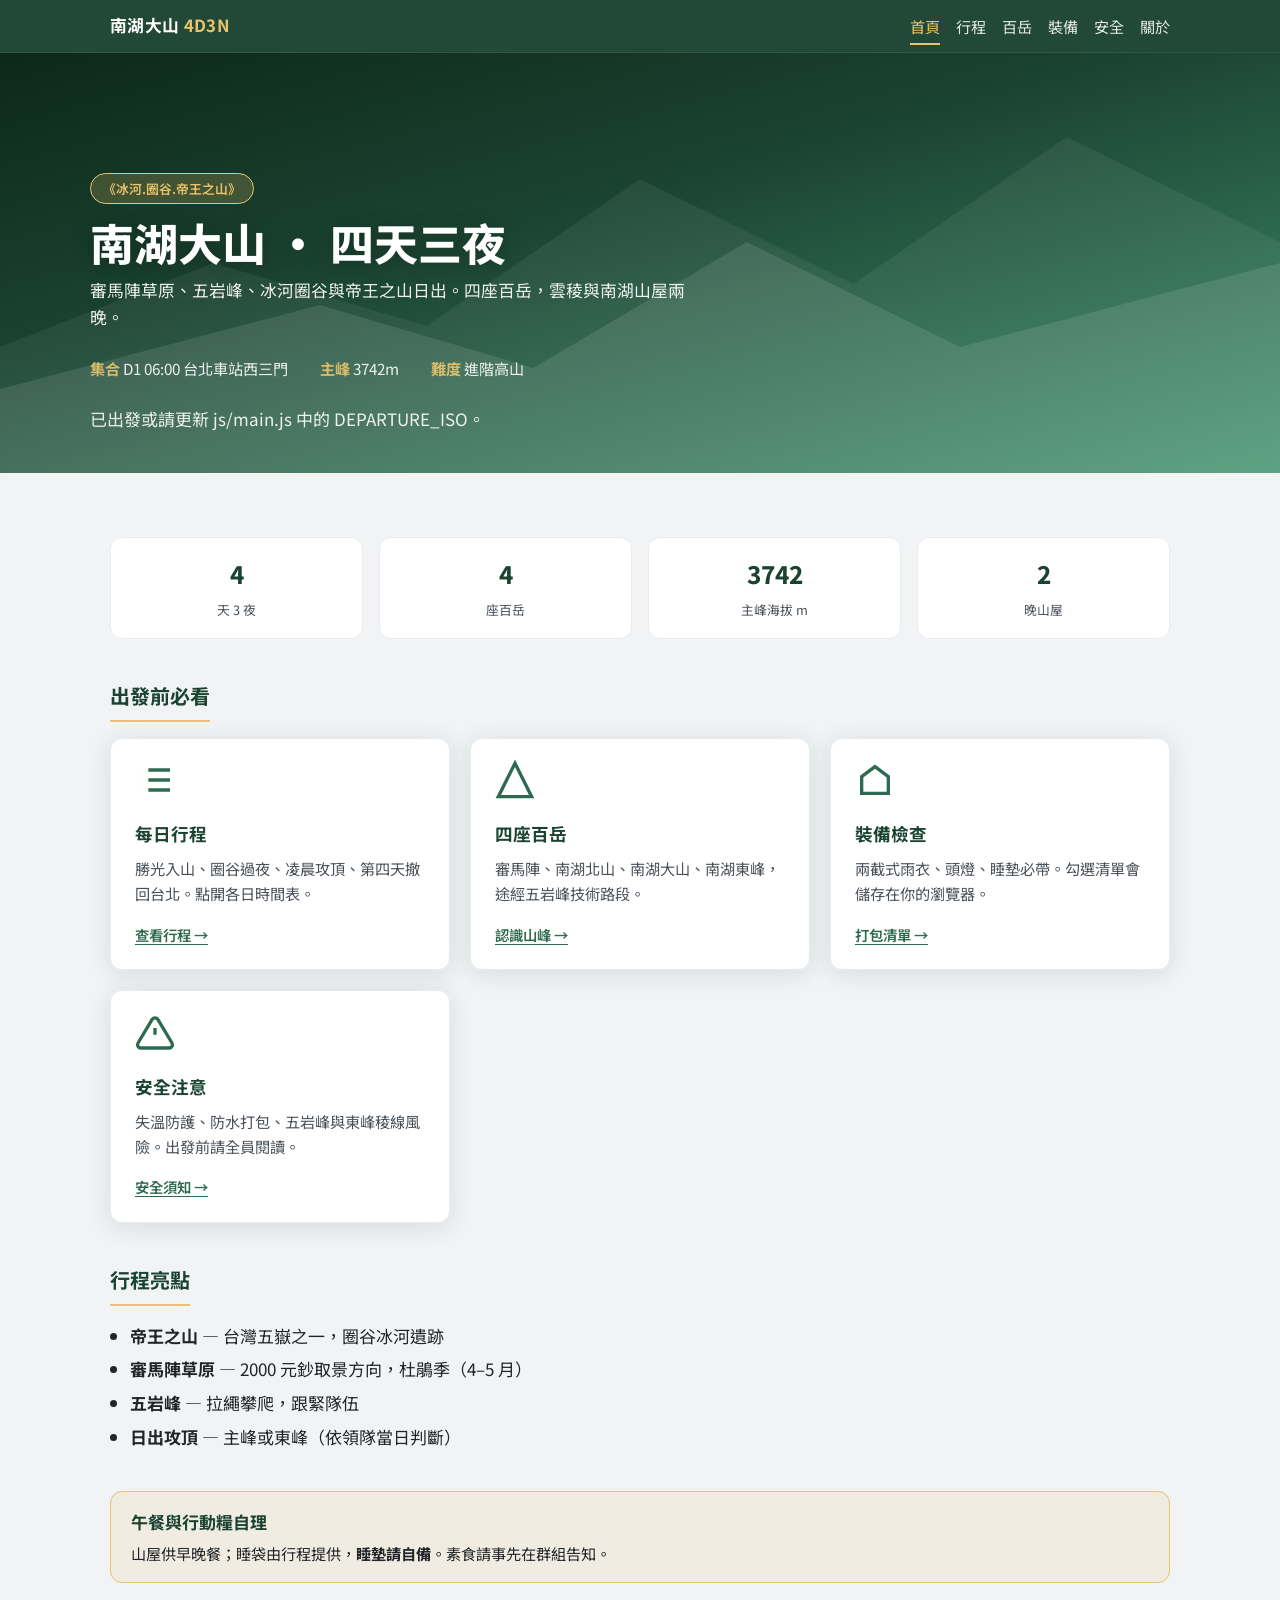
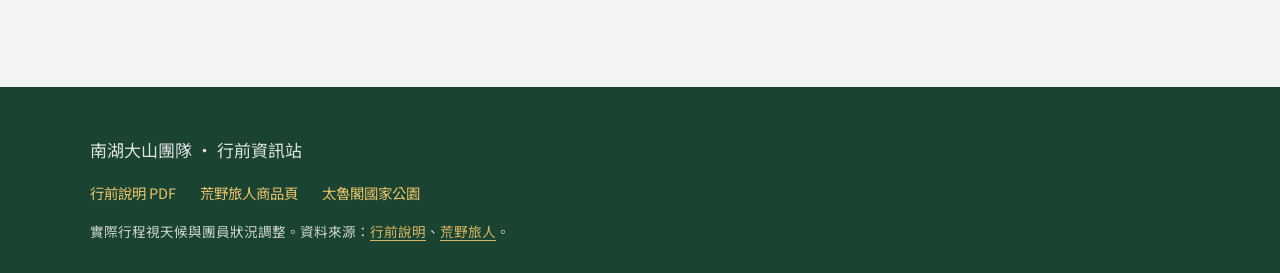
==== index.html @ f3592470 "first commit" ====
<!DOCTYPE html>
<html lang="zh-Hant">
<head>
  <meta charset="UTF-8">
  <meta name="viewport" content="width=device-width, initial-scale=1">
  <meta name="description" content="南湖大山四天三夜《冰河.圈谷.帝王之山》團隊行前網站">
  <meta name="base-path" content="./">
  <title>南湖大山 · 四天三夜</title>
  <link rel="preconnect" href="https://fonts.googleapis.com">
  <link rel="preconnect" href="https://fonts.gstatic.com" crossorigin>
  <link href="https://fonts.googleapis.com/css2?family=Noto+Sans+TC:wght@400;600;700;800&display=swap" rel="stylesheet">
  <link rel="stylesheet" href="css/style.css">
</head>
<body>
  <header class="site-header">
    <div class="header-inner">
      <a class="logo" href="index.html">南湖大山 <span>4D3N</span></a>
      <button class="nav-toggle" type="button" aria-expanded="false" aria-controls="site-nav" aria-label="開啟選單">
        <span></span><span></span><span></span>
      </button>
      <nav class="site-nav" id="site-nav" aria-label="主要導覽">
        <ul>
          <li><a href="index.html" aria-current="page">首頁</a></li>
          <li><a href="itinerary.html">行程</a></li>
          <li><a href="peaks.html">百岳</a></li>
          <li><a href="gear.html">裝備</a></li>
          <li><a href="safety.html">安全</a></li>
          <li><a href="about.html">關於</a></li>
        </ul>
      </nav>
    </div>
  </header>

  <section class="hero">
    <div class="hero-inner">
      <p class="hero-badge">《冰河.圈谷.帝王之山》</p>
      <h1>南湖大山 · 四天三夜</h1>
      <p class="hero-sub">審馬陣草原、五岩峰、冰河圈谷與帝王之山日出。四座百岳，雲稜與南湖山屋兩晚。</p>
      <div class="hero-meta">
        <span><strong>集合</strong> D1 06:00 台北車站西三門</span>
        <span><strong>主峰</strong> 3742m</span>
        <span><strong>難度</strong> 進階高山</span>
      </div>
      <div id="countdown" class="countdown" aria-live="polite"></div>
    </div>
  </section>

  <main>
    <section class="section">
      <div class="stats">
        <div class="stat"><span class="value">4</span><span class="label">天 3 夜</span></div>
        <div class="stat"><span class="value">4</span><span class="label">座百岳</span></div>
        <div class="stat"><span class="value">3742</span><span class="label">主峰海拔 m</span></div>
        <div class="stat"><span class="value">2</span><span class="label">晚山屋</span></div>
      </div>
    </section>

    <section class="section">
      <h2>出發前必看</h2>
      <div class="card-grid">
        <article class="card">
          <svg class="card-icon" viewBox="0 0 24 24" fill="none" stroke="currentColor" stroke-width="2" aria-hidden="true"><path d="M8 6h13M8 12h13M8 18h13M3 6h.01M3 12h.01M3 18h.01"/></svg>
          <h3>每日行程</h3>
          <p>勝光入山、圈谷過夜、凌晨攻頂、第四天撤回台北。點開各日時間表。</p>
          <a class="cta" href="itinerary.html">查看行程 →</a>
        </article>
        <article class="card">
          <svg class="card-icon" viewBox="0 0 24 24" fill="none" stroke="currentColor" stroke-width="2" aria-hidden="true"><path d="M12 2L2 22h20L12 2z"/></svg>
          <h3>四座百岳</h3>
          <p>審馬陣、南湖北山、南湖大山、南湖東峰，途經五岩峰技術路段。</p>
          <a class="cta" href="peaks.html">認識山峰 →</a>
        </article>
        <article class="card">
          <svg class="card-icon" viewBox="0 0 24 24" fill="none" stroke="currentColor" stroke-width="2" aria-hidden="true"><path d="M4 10l8-6 8 6v10H4V10z"/></svg>
          <h3>裝備檢查</h3>
          <p>兩截式雨衣、頭燈、睡墊必帶。勾選清單會儲存在你的瀏覽器。</p>
          <a class="cta" href="gear.html">打包清單 →</a>
        </article>
        <article class="card">
          <svg class="card-icon" viewBox="0 0 24 24" fill="none" stroke="currentColor" stroke-width="2" aria-hidden="true"><path d="M12 9v4m0 4h.01M10.29 3.86L1.82 18a2 2 0 001.71 3h16.94a2 2 0 001.71-3L13.71 3.86a2 2 0 00-3.42 0z"/></svg>
          <h3>安全注意</h3>
          <p>失溫防護、防水打包、五岩峰與東峰稜線風險。出發前請全員閱讀。</p>
          <a class="cta" href="safety.html">安全須知 →</a>
        </article>
      </div>
    </section>

    <section class="section">
      <h2>行程亮點</h2>
      <ul class="highlight-list">
        <li><strong>帝王之山</strong> — 台灣五嶽之一，圈谷冰河遺跡</li>
        <li><strong>審馬陣草原</strong> — 2000 元鈔取景方向，杜鵑季（4–5 月）</li>
        <li><strong>五岩峰</strong> — 拉繩攀爬，跟緊隊伍</li>
        <li><strong>日出攻頂</strong> — 主峰或東峰（依領隊當日判斷）</li>
      </ul>
    </section>

    <div class="info-box">
      <h4>午餐與行動糧自理</h4>
      <p>山屋供早晚餐；睡袋由行程提供，<strong>睡墊請自備</strong>。素食請事先在群組告知。</p>
    </div>
  </main>

  <footer class="site-footer">
    <div class="footer-inner">
      <p>南湖大山團隊 · 行前資訊站</p>
      <div class="footer-links">
        <a href="https://drive.google.com/file/d/1q-XJV7dfy6TD45XrHoxujE6jUtfNvxj5/view">行前說明 PDF</a>
        <a href="https://travelwildtw.com/item/pd64a6817d91d0d">荒野旅人商品頁</a>
        <a href="https://www.taroko.gov.tw/">太魯閣國家公園</a>
      </div>
      <p class="disclaimer">實際行程視天候與團員狀況調整。資料來源：<a href="https://drive.google.com/file/d/1q-XJV7dfy6TD45XrHoxujE6jUtfNvxj5/view">行前說明</a>、<a href="https://travelwildtw.com/item/pd64a6817d91d0d">荒野旅人</a>。</p>
    </div>
  </footer>
  <script src="js/main.js"></script>
</body>
</html>
---- css/style.css ----
/* 南湖大山 · GitHub Pages */
:root {
  --pine: #1b4332;
  --pine-light: #2d6a4f;
  --mist: #f1f3f5;
  --mist-dark: #e9ecef;
  --amber: #e9c46a;
  --amber-dark: #d4a373;
  --rock: #212529;
  --rock-muted: #495057;
  --white: #ffffff;
  --shadow: 0 4px 24px rgba(27, 67, 50, 0.12);
  --radius: 12px;
  --font: "Noto Sans TC", system-ui, -apple-system, sans-serif;
  --max: 1100px;
}

*,
*::before,
*::after {
  box-sizing: border-box;
}

html {
  scroll-behavior: smooth;
}

body {
  margin: 0;
  font-family: var(--font);
  font-size: 17px;
  line-height: 1.65;
  color: var(--rock);
  background: var(--mist);
}

img {
  max-width: 100%;
  height: auto;
}

a {
  color: var(--pine-light);
  text-decoration-thickness: 1px;
  text-underline-offset: 3px;
}

a:hover {
  color: var(--pine);
}

/* Header */
.site-header {
  position: sticky;
  top: 0;
  z-index: 100;
  background: rgba(27, 67, 50, 0.97);
  backdrop-filter: blur(8px);
  border-bottom: 1px solid rgba(255, 255, 255, 0.08);
}

.header-inner {
  max-width: var(--max);
  margin: 0 auto;
  padding: 0.75rem 1.25rem;
  display: flex;
  align-items: center;
  justify-content: space-between;
  gap: 1rem;
}

.logo {
  color: var(--white);
  font-weight: 700;
  font-size: 1.05rem;
  text-decoration: none;
  letter-spacing: 0.02em;
}

.logo span {
  color: var(--amber);
}

.nav-toggle {
  display: flex;
  flex-direction: column;
  gap: 5px;
  background: none;
  border: none;
  cursor: pointer;
  padding: 0.5rem;
}

.nav-toggle span {
  display: block;
  width: 22px;
  height: 2px;
  background: var(--white);
  border-radius: 1px;
  transition: transform 0.2s, opacity 0.2s;
}

.nav-toggle[aria-expanded="true"] span:nth-child(1) {
  transform: translateY(7px) rotate(45deg);
}

.nav-toggle[aria-expanded="true"] span:nth-child(2) {
  opacity: 0;
}

.nav-toggle[aria-expanded="true"] span:nth-child(3) {
  transform: translateY(-7px) rotate(-45deg);
}

.site-nav ul {
  list-style: none;
  margin: 0;
  padding: 0;
  display: flex;
  flex-wrap: wrap;
  gap: 0.25rem 1rem;
}

.site-nav a {
  color: rgba(255, 255, 255, 0.88);
  text-decoration: none;
  font-size: 0.95rem;
  padding: 0.35rem 0;
  border-bottom: 2px solid transparent;
}

.site-nav a:hover,
.site-nav a[aria-current="page"] {
  color: var(--amber);
  border-bottom-color: var(--amber);
}

@media (max-width: 768px) {
  .nav-toggle {
    display: flex;
  }

  .site-nav {
    position: absolute;
    top: 100%;
    left: 0;
    right: 0;
    background: var(--pine);
    padding: 0 1.25rem 1rem;
    max-height: 0;
    overflow: hidden;
    transition: max-height 0.3s ease;
  }

  .site-nav.is-open {
    max-height: 320px;
  }

  .site-nav ul {
    flex-direction: column;
    padding: 0.5rem 0;
  }
}

@media (min-width: 769px) {
  .nav-toggle {
    display: none;
  }
}

/* Hero */
.hero {
  position: relative;
  min-height: 420px;
  display: flex;
  align-items: flex-end;
  padding: 3rem 1.25rem 2.5rem;
  background: linear-gradient(165deg, #0d2818 0%, var(--pine) 40%, #40916c 100%);
  color: var(--white);
  overflow: hidden;
}

.hero::before {
  content: "";
  position: absolute;
  inset: 0;
  background: url("data:image/svg+xml,%3Csvg xmlns='http://www.w3.org/2000/svg' viewBox='0 0 1200 400' preserveAspectRatio='none'%3E%3Cpath fill='%23ffffff' fill-opacity='0.06' d='M0 400 L0 280 L200 200 L400 260 L600 120 L800 220 L1000 80 L1200 180 L1200 400 Z'/%3E%3Cpath fill='%23ffffff' fill-opacity='0.1' d='M0 400 L0 320 L300 240 L500 300 L700 180 L900 280 L1200 200 L1200 400 Z'/%3E%3C/svg%3E")
    bottom center / cover no-repeat;
  pointer-events: none;
}

.hero-inner {
  position: relative;
  max-width: var(--max);
  margin: 0 auto;
  width: 100%;
}

.hero-badge {
  display: inline-block;
  background: rgba(233, 196, 106, 0.2);
  border: 1px solid var(--amber);
  color: var(--amber);
  font-size: 0.8rem;
  font-weight: 600;
  padding: 0.25rem 0.75rem;
  border-radius: 999px;
  margin-bottom: 0.75rem;
}

.hero h1 {
  margin: 0 0 0.5rem;
  font-size: clamp(1.75rem, 5vw, 2.75rem);
  font-weight: 800;
  line-height: 1.2;
  text-shadow: 0 2px 20px rgba(0, 0, 0, 0.25);
}

.hero-sub {
  margin: 0 0 1.5rem;
  font-size: 1.05rem;
  opacity: 0.92;
  max-width: 36em;
}

.hero-meta {
  display: flex;
  flex-wrap: wrap;
  gap: 1rem 2rem;
  font-size: 0.95rem;
  opacity: 0.9;
}

.hero-meta strong {
  color: var(--amber);
}

/* Countdown */
.countdown {
  display: flex;
  flex-wrap: wrap;
  gap: 0.75rem;
  margin-top: 1.5rem;
}

.countdown-unit {
  background: rgba(0, 0, 0, 0.25);
  border-radius: var(--radius);
  padding: 0.6rem 1rem;
  min-width: 4.5rem;
  text-align: center;
}

.countdown-unit .num {
  display: block;
  font-size: 1.75rem;
  font-weight: 800;
  color: var(--amber);
  line-height: 1.1;
}

.countdown-unit .label {
  font-size: 0.75rem;
  opacity: 0.85;
}

/* Layout */
main {
  max-width: var(--max);
  margin: 0 auto;
  padding: 2rem 1.25rem 3rem;
}

.page-title {
  margin: 0 0 0.35rem;
  font-size: clamp(1.5rem, 4vw, 2rem);
  color: var(--pine);
}

.page-lead {
  margin: 0 0 2rem;
  color: var(--rock-muted);
  max-width: 42em;
}

/* Cards grid */
.card-grid {
  display: grid;
  gap: 1.25rem;
  grid-template-columns: repeat(auto-fill, minmax(260px, 1fr));
}

.card {
  background: var(--white);
  border-radius: var(--radius);
  padding: 1.35rem 1.5rem;
  box-shadow: var(--shadow);
  border: 1px solid var(--mist-dark);
  transition: transform 0.15s, box-shadow 0.15s;
}

.card:hover {
  transform: translateY(-2px);
  box-shadow: 0 8px 32px rgba(27, 67, 50, 0.15);
}

.card h3 {
  margin: 0 0 0.5rem;
  font-size: 1.1rem;
  color: var(--pine);
}

.card p {
  margin: 0;
  font-size: 0.95rem;
  color: var(--rock-muted);
}

.card .cta {
  display: inline-block;
  margin-top: 1rem;
  font-weight: 600;
  font-size: 0.9rem;
}

.card-icon {
  width: 2.5rem;
  height: 2.5rem;
  margin-bottom: 0.75rem;
  color: var(--pine-light);
}

/* Stats row */
.stats {
  display: grid;
  grid-template-columns: repeat(auto-fit, minmax(140px, 1fr));
  gap: 1rem;
  margin: 2rem 0;
}

.stat {
  background: var(--white);
  border-radius: var(--radius);
  padding: 1rem;
  text-align: center;
  border: 1px solid var(--mist-dark);
}

.stat .value {
  display: block;
  font-size: 1.5rem;
  font-weight: 800;
  color: var(--pine);
}

.stat .label {
  font-size: 0.8rem;
  color: var(--rock-muted);
}

/* Day accordion */
.day-block {
  background: var(--white);
  border-radius: var(--radius);
  margin-bottom: 1rem;
  box-shadow: var(--shadow);
  border: 1px solid var(--mist-dark);
  overflow: hidden;
}

.day-summary {
  display: flex;
  align-items: center;
  justify-content: space-between;
  gap: 1rem;
  padding: 1.15rem 1.35rem;
  cursor: pointer;
  list-style: none;
  font-weight: 700;
  color: var(--pine);
  background: linear-gradient(90deg, rgba(27, 67, 50, 0.06), transparent);
}

.day-summary::-webkit-details-marker {
  display: none;
}

.day-summary::after {
  content: "+";
  font-size: 1.25rem;
  color: var(--pine-light);
  transition: transform 0.2s;
}

.day-block[open] .day-summary::after {
  content: "−";
}

.day-summary .day-num {
  background: var(--pine);
  color: var(--white);
  font-size: 0.75rem;
  padding: 0.2rem 0.55rem;
  border-radius: 6px;
  margin-right: 0.65rem;
}

.day-summary .hours {
  font-weight: 400;
  font-size: 0.85rem;
  color: var(--rock-muted);
}

/* Tables → cards on mobile */
.schedule-table {
  width: 100%;
  border-collapse: collapse;
  font-size: 0.95rem;
}

.schedule-table th,
.schedule-table td {
  padding: 0.65rem 1.35rem;
  text-align: left;
  border-bottom: 1px solid var(--mist-dark);
}

.schedule-table th {
  background: var(--mist);
  color: var(--pine);
  font-weight: 600;
  font-size: 0.8rem;
  text-transform: uppercase;
  letter-spacing: 0.04em;
}

.schedule-table tr:last-child td {
  border-bottom: none;
}

.schedule-table .time {
  font-variant-numeric: tabular-nums;
  font-weight: 600;
  color: var(--pine);
  white-space: nowrap;
}

.schedule-table .elev {
  color: var(--rock-muted);
  font-size: 0.9rem;
}

@media (max-width: 640px) {
  .schedule-table thead {
    display: none;
  }

  .schedule-table tr {
    display: block;
    padding: 0.85rem 1.35rem;
    border-bottom: 1px solid var(--mist-dark);
  }

  .schedule-table td {
    display: block;
    padding: 0.15rem 0;
    border: none;
  }

  .schedule-table td::before {
    content: attr(data-label);
    font-size: 0.7rem;
    text-transform: uppercase;
    letter-spacing: 0.05em;
    color: var(--rock-muted);
    display: block;
    margin-bottom: 0.1rem;
  }

  .schedule-table .time {
    font-size: 1.05rem;
  }
}

/* Peak cards */
.peak-card {
  background: var(--white);
  border-radius: var(--radius);
  padding: 1.5rem;
  box-shadow: var(--shadow);
  border-left: 4px solid var(--amber);
}

.peak-card.featured {
  border-left-color: var(--pine);
  background: linear-gradient(135deg, var(--white) 0%, rgba(233, 196, 106, 0.08) 100%);
}

.peak-card .elev {
  font-size: 2rem;
  font-weight: 800;
  color: var(--pine);
  line-height: 1;
}

.peak-card .rank {
  display: inline-block;
  background: var(--mist);
  padding: 0.15rem 0.5rem;
  border-radius: 6px;
  font-size: 0.8rem;
  color: var(--rock-muted);
  margin-bottom: 0.5rem;
}

.peak-card h3 {
  margin: 0.25rem 0 0.5rem;
  color: var(--pine);
}

/* Gear checklist */
.gear-progress {
  background: var(--white);
  border-radius: var(--radius);
  padding: 1.25rem 1.5rem;
  margin-bottom: 1.5rem;
  box-shadow: var(--shadow);
  position: sticky;
  top: 4.5rem;
  z-index: 10;
}

.progress-bar {
  height: 8px;
  background: var(--mist-dark);
  border-radius: 999px;
  overflow: hidden;
  margin-top: 0.5rem;
}

.progress-fill {
  height: 100%;
  background: linear-gradient(90deg, var(--pine-light), var(--amber));
  border-radius: 999px;
  transition: width 0.3s ease;
  width: 0%;
}

.gear-section {
  background: var(--white);
  border-radius: var(--radius);
  padding: 1.25rem 1.5rem;
  margin-bottom: 1rem;
  box-shadow: var(--shadow);
}

.gear-section h3 {
  margin: 0 0 1rem;
  color: var(--pine);
  font-size: 1.05rem;
}

.checklist {
  list-style: none;
  margin: 0;
  padding: 0;
}

.checklist li {
  margin: 0;
}

.checklist label {
  display: flex;
  align-items: flex-start;
  gap: 0.75rem;
  padding: 0.55rem 0;
  cursor: pointer;
  border-bottom: 1px solid var(--mist);
}

.checklist li:last-child label {
  border-bottom: none;
}

.checklist input[type="checkbox"] {
  width: 1.2rem;
  height: 1.2rem;
  margin-top: 0.2rem;
  accent-color: var(--pine);
  flex-shrink: 0;
}

.checklist label:has(input:checked) {
  color: var(--rock-muted);
  text-decoration: line-through;
}

.gear-actions {
  display: flex;
  flex-wrap: wrap;
  gap: 0.75rem;
  margin-top: 1.5rem;
}

.btn {
  display: inline-flex;
  align-items: center;
  justify-content: center;
  padding: 0.65rem 1.25rem;
  font-family: inherit;
  font-size: 0.95rem;
  font-weight: 600;
  border-radius: 8px;
  border: none;
  cursor: pointer;
  text-decoration: none;
  transition: background 0.15s, transform 0.1s;
}

.btn-primary {
  background: var(--pine);
  color: var(--white);
}

.btn-primary:hover {
  background: var(--pine-light);
  color: var(--white);
}

.btn-secondary {
  background: var(--white);
  color: var(--pine);
  border: 2px solid var(--pine);
}

.btn-secondary:hover {
  background: var(--mist);
}

/* Safety list */
.safety-list {
  list-style: none;
  margin: 0;
  padding: 0;
  counter-reset: safety;
}

.safety-list li {
  counter-increment: safety;
  background: var(--white);
  border-radius: var(--radius);
  padding: 1.25rem 1.5rem 1.25rem 3.5rem;
  margin-bottom: 0.85rem;
  box-shadow: var(--shadow);
  position: relative;
  border: 1px solid var(--mist-dark);
}

.safety-list li::before {
  content: counter(safety);
  position: absolute;
  left: 1.15rem;
  top: 1.15rem;
  width: 1.75rem;
  height: 1.75rem;
  background: var(--pine);
  color: var(--white);
  font-weight: 700;
  font-size: 0.85rem;
  border-radius: 50%;
  display: flex;
  align-items: center;
  justify-content: center;
}

.safety-list strong {
  color: var(--pine);
}

/* Info box */
.info-box {
  background: rgba(233, 196, 106, 0.15);
  border: 1px solid var(--amber);
  border-radius: var(--radius);
  padding: 1rem 1.25rem;
  margin: 1.5rem 0;
}

.info-box h4 {
  margin: 0 0 0.35rem;
  color: var(--pine);
}

.info-box p {
  margin: 0;
  font-size: 0.95rem;
}

/* Lodging table */
.lodging-grid {
  display: grid;
  gap: 0.75rem;
}

.lodging-item {
  display: grid;
  grid-template-columns: 8rem 1fr;
  gap: 0.5rem 1rem;
  padding: 0.75rem 0;
  border-bottom: 1px solid var(--mist-dark);
}

.lodging-item dt {
  font-weight: 600;
  color: var(--pine);
}

.lodging-item dd {
  margin: 0;
}

/* Footer */
.site-footer {
  background: var(--pine);
  color: rgba(255, 255, 255, 0.85);
  padding: 2rem 1.25rem;
  margin-top: 2rem;
}

.footer-inner {
  max-width: var(--max);
  margin: 0 auto;
}

.site-footer a {
  color: var(--amber);
}

.disclaimer {
  font-size: 0.85rem;
  opacity: 0.9;
  margin: 1rem 0 0;
  line-height: 1.5;
}

.footer-links {
  display: flex;
  flex-wrap: wrap;
  gap: 1rem 1.5rem;
  margin-top: 1rem;
  font-size: 0.9rem;
}

.footer-links a {
  text-decoration: none;
}

/* Section spacing */
.section {
  margin-bottom: 2.5rem;
}

.section h2 {
  font-size: 1.25rem;
  color: var(--pine);
  margin: 0 0 1rem;
  padding-bottom: 0.5rem;
  border-bottom: 2px solid var(--amber);
  display: inline-block;
}

.highlight-list {
  margin: 0;
  padding-left: 1.25rem;
}

.highlight-list li {
  margin-bottom: 0.35rem;
}
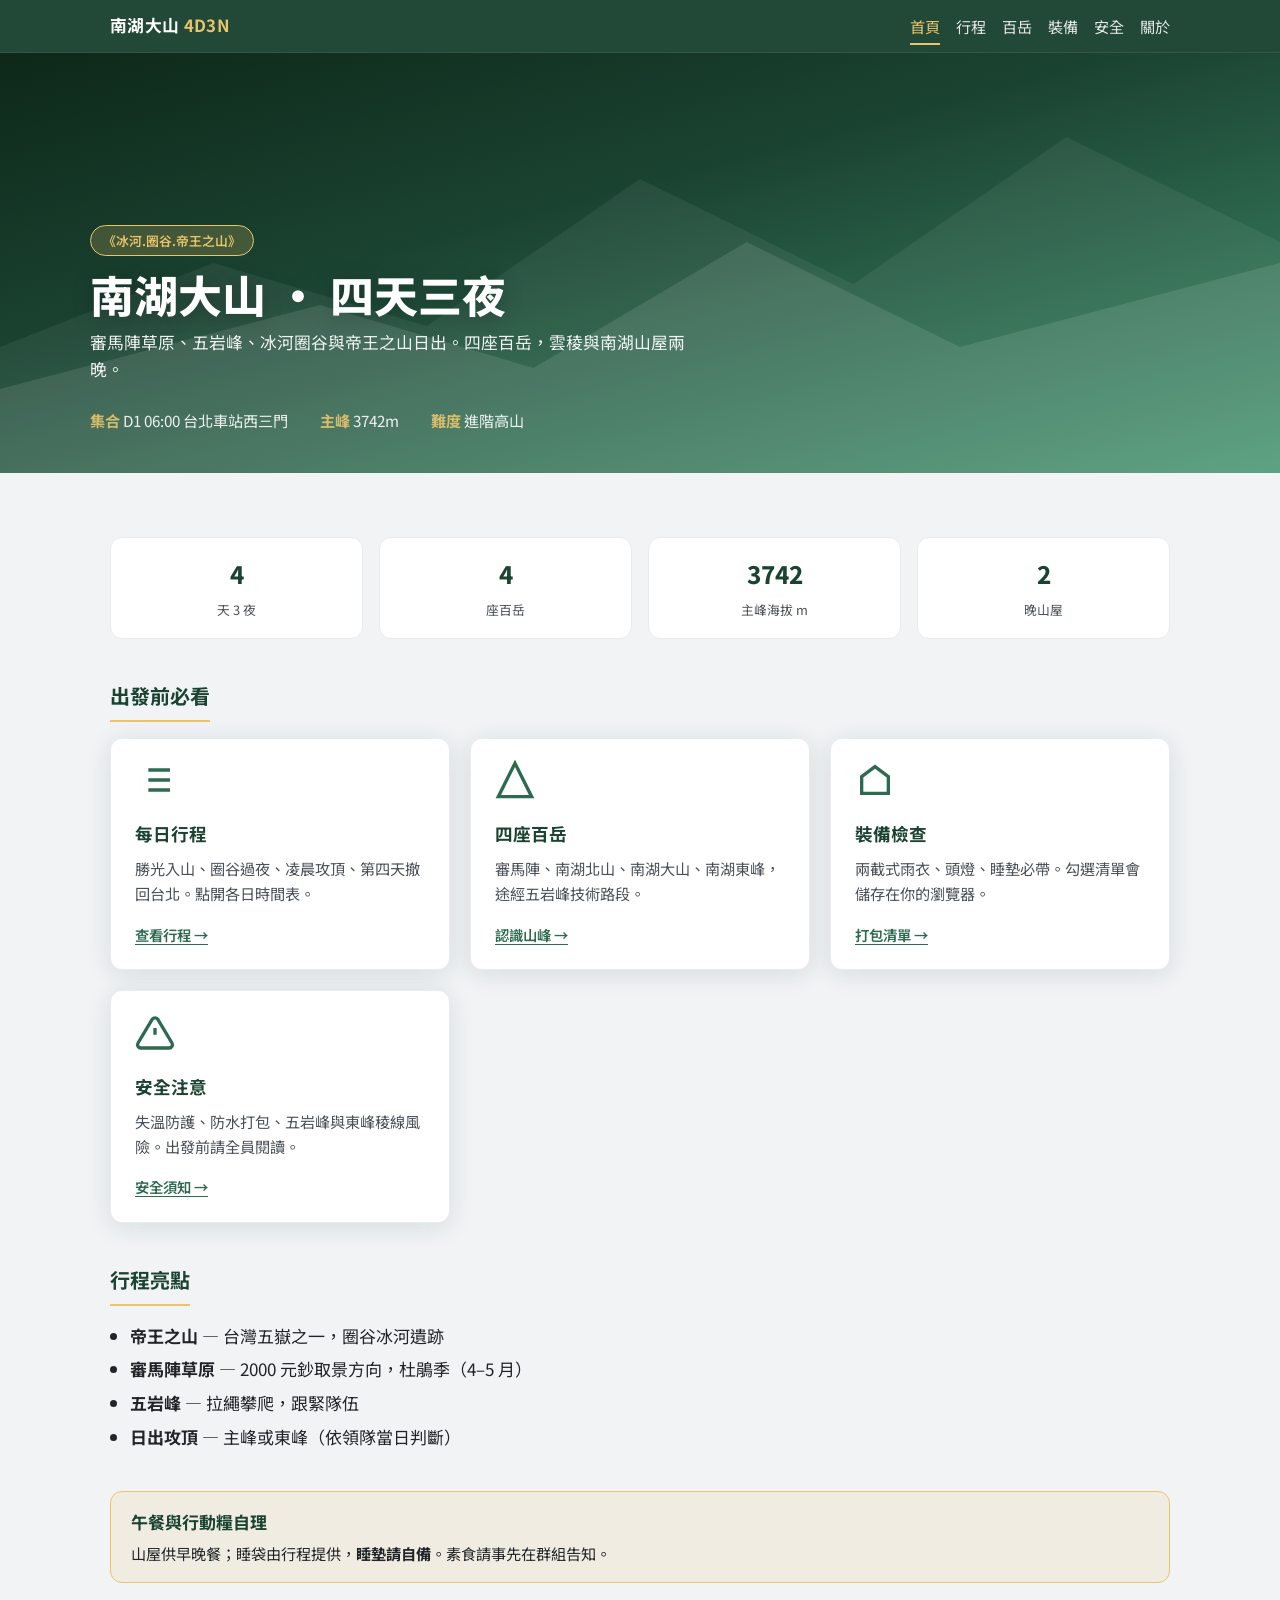
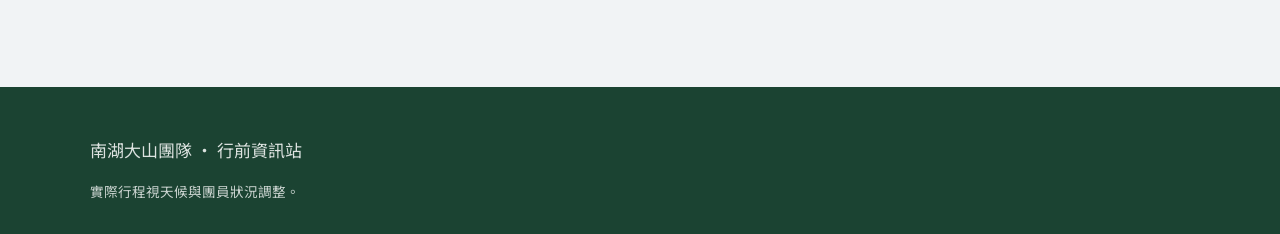
==== commit adef7586: "Remake site: remove all external links, countdown, add route map image - Strip all external referenc" ====
--- a/index.html
+++ b/index.html
@@ -41,7 +41,6 @@
         <span><strong>主峰</strong> 3742m</span>
         <span><strong>難度</strong> 進階高山</span>
       </div>
-      <div id="countdown" class="countdown" aria-live="polite"></div>
     </div>
   </section>
 
@@ -104,12 +103,7 @@
   <footer class="site-footer">
     <div class="footer-inner">
       <p>南湖大山團隊 · 行前資訊站</p>
-      <div class="footer-links">
-        <a href="https://drive.google.com/file/d/1q-XJV7dfy6TD45XrHoxujE6jUtfNvxj5/view">行前說明 PDF</a>
-        <a href="https://travelwildtw.com/item/pd64a6817d91d0d">荒野旅人商品頁</a>
-        <a href="https://www.taroko.gov.tw/">太魯閣國家公園</a>
-      </div>
-      <p class="disclaimer">實際行程視天候與團員狀況調整。資料來源：<a href="https://drive.google.com/file/d/1q-XJV7dfy6TD45XrHoxujE6jUtfNvxj5/view">行前說明</a>、<a href="https://travelwildtw.com/item/pd64a6817d91d0d">荒野旅人</a>。</p>
+      <p class="disclaimer">實際行程視天候與團員狀況調整。</p>
     </div>
   </footer>
   <script src="js/main.js"></script>
--- a/css/style.css
+++ b/css/style.css
@@ -235,34 +235,6 @@
   color: var(--amber);
 }
 
-/* Countdown */
-.countdown {
-  display: flex;
-  flex-wrap: wrap;
-  gap: 0.75rem;
-  margin-top: 1.5rem;
-}
-
-.countdown-unit {
-  background: rgba(0, 0, 0, 0.25);
-  border-radius: var(--radius);
-  padding: 0.6rem 1rem;
-  min-width: 4.5rem;
-  text-align: center;
-}
-
-.countdown-unit .num {
-  display: block;
-  font-size: 1.75rem;
-  font-weight: 800;
-  color: var(--amber);
-  line-height: 1.1;
-}
-
-.countdown-unit .label {
-  font-size: 0.75rem;
-  opacity: 0.85;
-}
 
 /* Layout */
 main {
@@ -356,6 +328,21 @@
 .stat .label {
   font-size: 0.8rem;
   color: var(--rock-muted);
+}
+
+/* Route map */
+.route-map {
+  margin: 0 0 2rem;
+  padding: 0;
+  border-radius: var(--radius);
+  overflow: hidden;
+  box-shadow: var(--shadow);
+}
+
+.route-map img {
+  display: block;
+  width: 100%;
+  height: auto;
 }
 
 /* Day accordion */
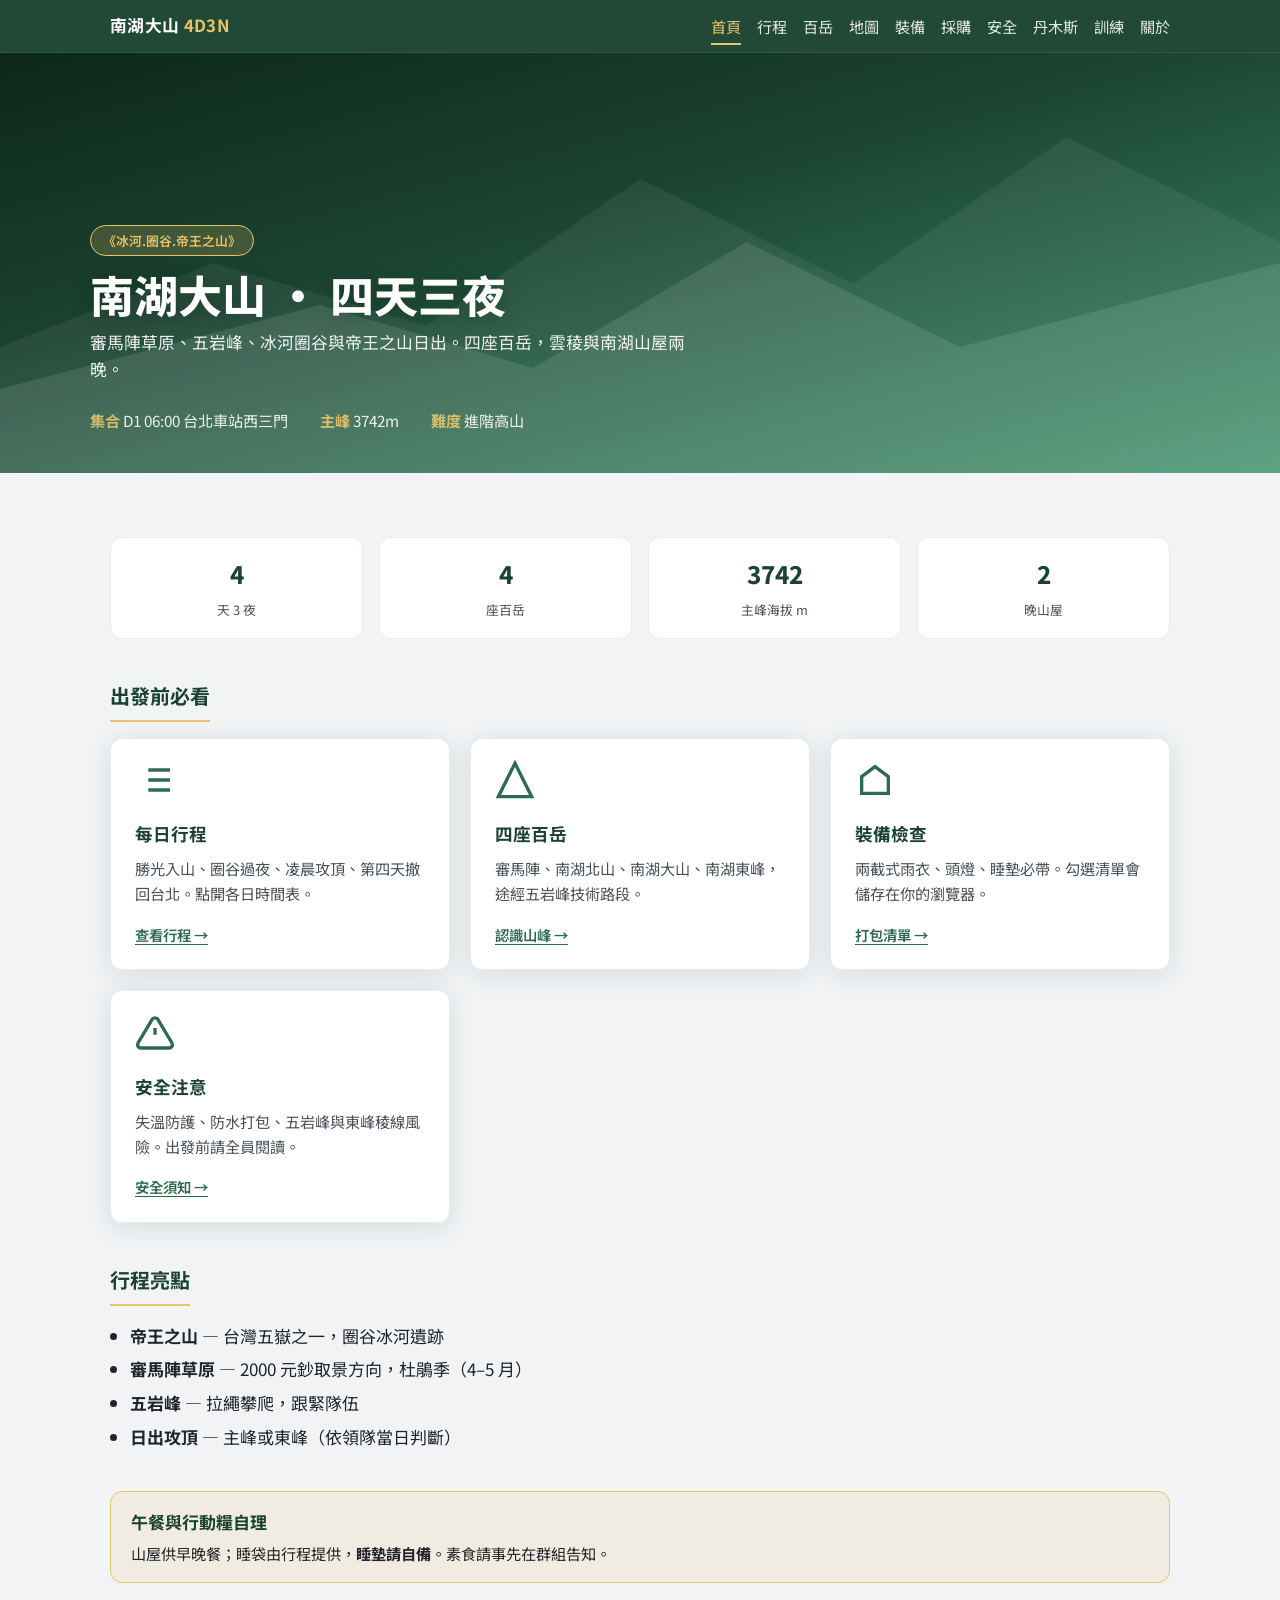
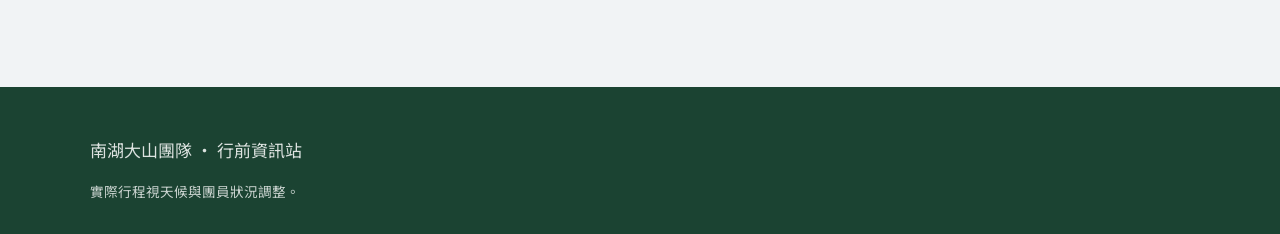
==== commit 1e3596d7: "Add 4 new pages, elevation chart, GPX files, and nav upgrade New pages: - maps.html: offline map tut" ====
--- a/index.html
+++ b/index.html
@@ -23,8 +23,12 @@
           <li><a href="index.html" aria-current="page">首頁</a></li>
           <li><a href="itinerary.html">行程</a></li>
           <li><a href="peaks.html">百岳</a></li>
+          <li><a href="maps.html">地圖</a></li>
           <li><a href="gear.html">裝備</a></li>
+          <li><a href="shop.html">採購</a></li>
           <li><a href="safety.html">安全</a></li>
+          <li><a href="diamox.html">丹木斯</a></li>
+          <li><a href="training.html">訓練</a></li>
           <li><a href="about.html">關於</a></li>
         </ul>
       </nav>
--- a/css/style.css
+++ b/css/style.css
@@ -765,3 +765,397 @@
 .highlight-list li {
   margin-bottom: 0.35rem;
 }
+
+/* ── Shop page ── */
+.shop-category {
+  background: var(--white);
+  border-radius: var(--radius);
+  box-shadow: var(--shadow);
+  padding: 1.25rem 1.5rem;
+  margin-bottom: 1.25rem;
+}
+
+.shop-category h3 {
+  font-size: 1.1rem;
+  font-weight: 700;
+  color: var(--pine);
+  margin: 0 0 0.9rem;
+  padding-bottom: 0.4rem;
+  border-bottom: 1px solid var(--mist-dark);
+}
+
+.shop-item {
+  display: flex;
+  flex-wrap: wrap;
+  align-items: baseline;
+  gap: 0.4rem 0.75rem;
+  padding: 0.55rem 0;
+  border-bottom: 1px dashed var(--mist-dark);
+}
+
+.shop-item:last-child {
+  border-bottom: none;
+  padding-bottom: 0;
+}
+
+.shop-item .item-name {
+  font-weight: 600;
+  color: var(--pine-light);
+  white-space: nowrap;
+  min-width: 6rem;
+}
+
+.shop-item .item-desc {
+  flex: 1;
+  color: var(--rock);
+  font-size: 0.97rem;
+  line-height: 1.6;
+}
+
+.shop-item .item-budget {
+  display: inline-block;
+  padding: 0.2rem 0.65rem;
+  border-radius: 20px;
+  font-size: 0.82rem;
+  font-weight: 700;
+  white-space: nowrap;
+}
+
+.budget-low {
+  background: #d8f3dc;
+  color: #1b4332;
+}
+
+.budget-mid {
+  background: #fff3cd;
+  color: #7a4f00;
+}
+
+.budget-high {
+  background: #fde8d0;
+  color: #8b3a00;
+}
+
+/* ── Training page ── */
+.training-grid {
+  display: grid;
+  grid-template-columns: repeat(auto-fill, minmax(280px, 1fr));
+  gap: 1.25rem;
+  margin-top: 1rem;
+}
+
+.training-phase {
+  background: var(--white);
+  border-radius: var(--radius);
+  box-shadow: var(--shadow);
+  padding: 1.25rem 1.5rem 1.25rem 1.25rem;
+  border-left: 5px solid var(--mist-dark);
+}
+
+.training-phase h3 {
+  font-size: 1.05rem;
+  font-weight: 700;
+  margin: 0.4rem 0 0.5rem;
+  color: var(--rock);
+}
+
+.training-phase--green  { border-left-color: var(--pine-light); }
+.training-phase--amber  { border-left-color: var(--amber-dark); }
+.training-phase--teal   { border-left-color: #2a9d8f; }
+.training-phase--gray   { border-left-color: #adb5bd; }
+
+.training-week {
+  display: flex;
+  align-items: center;
+  gap: 0.5rem;
+  font-size: 0.82rem;
+  font-weight: 700;
+  color: var(--rock-muted);
+  text-transform: uppercase;
+  letter-spacing: 0.04em;
+  margin-bottom: 0.25rem;
+}
+
+.progress-ring {
+  display: inline-flex;
+  align-items: center;
+  justify-content: center;
+  width: 1.6rem;
+  height: 1.6rem;
+  border-radius: 50%;
+  background: var(--pine);
+  color: var(--white);
+  font-size: 0.78rem;
+  font-weight: 800;
+  flex-shrink: 0;
+}
+
+.checklist-inline {
+  font-size: 0.92rem;
+  color: var(--rock-muted);
+  margin: 0.25rem 0 0;
+}
+
+/* ── Warn box ── */
+.warn-box {
+  background: rgba(220, 53, 69, 0.08);
+  border: 1px solid rgba(220, 53, 69, 0.45);
+  border-radius: var(--radius);
+  padding: 1rem 1.25rem;
+  margin: 1.25rem 0;
+  font-size: 0.95rem;
+  line-height: 1.6;
+}
+
+.warn-box strong {
+  color: #c0392b;
+}
+
+/* ── Maps page ── */
+.app-grid {
+  display: grid;
+  grid-template-columns: repeat(auto-fill, minmax(260px, 1fr));
+  gap: 1.25rem;
+  margin-top: 1rem;
+}
+
+.app-card {
+  background: var(--white);
+  border-radius: var(--radius);
+  box-shadow: var(--shadow);
+  padding: 1.35rem 1.5rem;
+  border: 1px solid var(--mist-dark);
+}
+
+.app-card-icon {
+  font-size: 2rem;
+  line-height: 1;
+  margin-bottom: 0.5rem;
+}
+
+.app-card-name {
+  font-size: 1.05rem;
+  font-weight: 700;
+  color: var(--pine);
+  margin: 0 0 0.4rem;
+}
+
+.app-card-desc {
+  font-size: 0.92rem;
+  color: var(--rock-muted);
+  margin: 0;
+  line-height: 1.6;
+}
+
+.step-list {
+  margin: 0.75rem 0 1.25rem;
+  padding-left: 1.5rem;
+  counter-reset: step;
+  list-style: none;
+}
+
+.step-list li {
+  counter-increment: step;
+  position: relative;
+  padding: 0.5rem 0 0.5rem 0.5rem;
+  border-bottom: 1px solid var(--mist-dark);
+  font-size: 0.95rem;
+  line-height: 1.6;
+}
+
+.step-list li:last-child {
+  border-bottom: none;
+}
+
+.step-list li::before {
+  content: counter(step);
+  position: absolute;
+  left: -1.6rem;
+  top: 0.55rem;
+  width: 1.3rem;
+  height: 1.3rem;
+  background: var(--pine-light);
+  color: var(--white);
+  border-radius: 50%;
+  font-size: 0.75rem;
+  font-weight: 700;
+  display: flex;
+  align-items: center;
+  justify-content: center;
+}
+
+.step-list + h3 {
+  margin-top: 1.5rem;
+}
+
+.gpx-grid {
+  display: grid;
+  grid-template-columns: repeat(auto-fill, minmax(220px, 1fr));
+  gap: 1.25rem;
+  margin-top: 1rem;
+}
+
+.gpx-card {
+  background: var(--white);
+  border-radius: var(--radius);
+  box-shadow: var(--shadow);
+  padding: 1.25rem 1.35rem;
+  border: 1px solid var(--mist-dark);
+  display: flex;
+  flex-direction: column;
+  gap: 0.35rem;
+}
+
+.gpx-card h3 {
+  margin: 0;
+  font-size: 1rem;
+  color: var(--pine);
+}
+
+.gpx-day {
+  display: inline-block;
+  background: var(--pine);
+  color: var(--white);
+  font-size: 0.78rem;
+  font-weight: 700;
+  padding: 0.15rem 0.55rem;
+  border-radius: 6px;
+  margin-bottom: 0.15rem;
+  width: fit-content;
+}
+
+.gpx-duration {
+  margin: 0;
+  font-size: 0.88rem;
+  color: var(--rock-muted);
+}
+
+.gpx-waypoints {
+  margin: 0;
+  font-size: 0.85rem;
+  color: var(--rock-muted);
+}
+
+.gpx-label {
+  font-weight: 600;
+  color: var(--pine-light);
+}
+
+.gpx-card .btn {
+  margin-top: auto;
+  padding-top: 0.9rem;
+}
+
+/* ── Diamox page ── */
+.symptom-list {
+  list-style: none;
+  margin: 0.5rem 0 1rem;
+  padding: 0;
+}
+
+.symptom-list li {
+  padding: 0.45rem 0.75rem;
+  border-left: 3px solid var(--amber);
+  margin-bottom: 0.4rem;
+  font-size: 0.95rem;
+  background: rgba(233, 196, 106, 0.08);
+  border-radius: 0 6px 6px 0;
+}
+
+.drug-grid {
+  display: grid;
+  grid-template-columns: 7rem 1fr;
+  gap: 0.5rem 1rem;
+  background: var(--white);
+  border-radius: var(--radius);
+  box-shadow: var(--shadow);
+  padding: 1.25rem 1.5rem;
+  margin: 1rem 0;
+}
+
+.drug-grid dt {
+  font-weight: 600;
+  color: var(--pine);
+  padding: 0.5rem 0;
+  border-bottom: 1px solid var(--mist-dark);
+}
+
+.drug-grid dd {
+  margin: 0;
+  padding: 0.5rem 0;
+  border-bottom: 1px solid var(--mist-dark);
+  font-size: 0.95rem;
+}
+
+.drug-grid dt:last-of-type,
+.drug-grid dd:last-of-type {
+  border-bottom: none;
+}
+
+.stat-value {
+  display: block;
+  font-size: 1.3rem;
+  font-weight: 800;
+  color: var(--pine);
+  line-height: 1.2;
+}
+
+.stat-label {
+  font-size: 0.8rem;
+  color: var(--rock-muted);
+}
+
+/* ── Elevation chart ── */
+.elevation-chart {
+  background: var(--white);
+  border-radius: var(--radius);
+  box-shadow: var(--shadow);
+  padding: 1.25rem 1.5rem;
+  margin: 1.5rem 0;
+  overflow-x: auto;
+}
+
+.elevation-chart h3 {
+  margin: 0 0 1rem;
+  color: var(--pine);
+  font-size: 1rem;
+}
+
+.elevation-chart svg {
+  display: block;
+  width: 100%;
+  min-width: 480px;
+}
+
+/* ── Overview section ── */
+.overview-grid {
+  display: grid;
+  grid-template-columns: repeat(auto-fill, minmax(220px, 1fr));
+  gap: 1rem;
+  margin: 1rem 0 1.5rem;
+}
+
+.overview-item {
+  background: var(--white);
+  border-radius: var(--radius);
+  padding: 1rem 1.25rem;
+  border: 1px solid var(--mist-dark);
+  box-shadow: var(--shadow);
+}
+
+.overview-item dt {
+  font-size: 0.78rem;
+  font-weight: 700;
+  color: var(--rock-muted);
+  text-transform: uppercase;
+  letter-spacing: 0.05em;
+  margin-bottom: 0.25rem;
+}
+
+.overview-item dd {
+  margin: 0;
+  font-size: 1rem;
+  font-weight: 600;
+  color: var(--pine);
+  line-height: 1.4;
+}
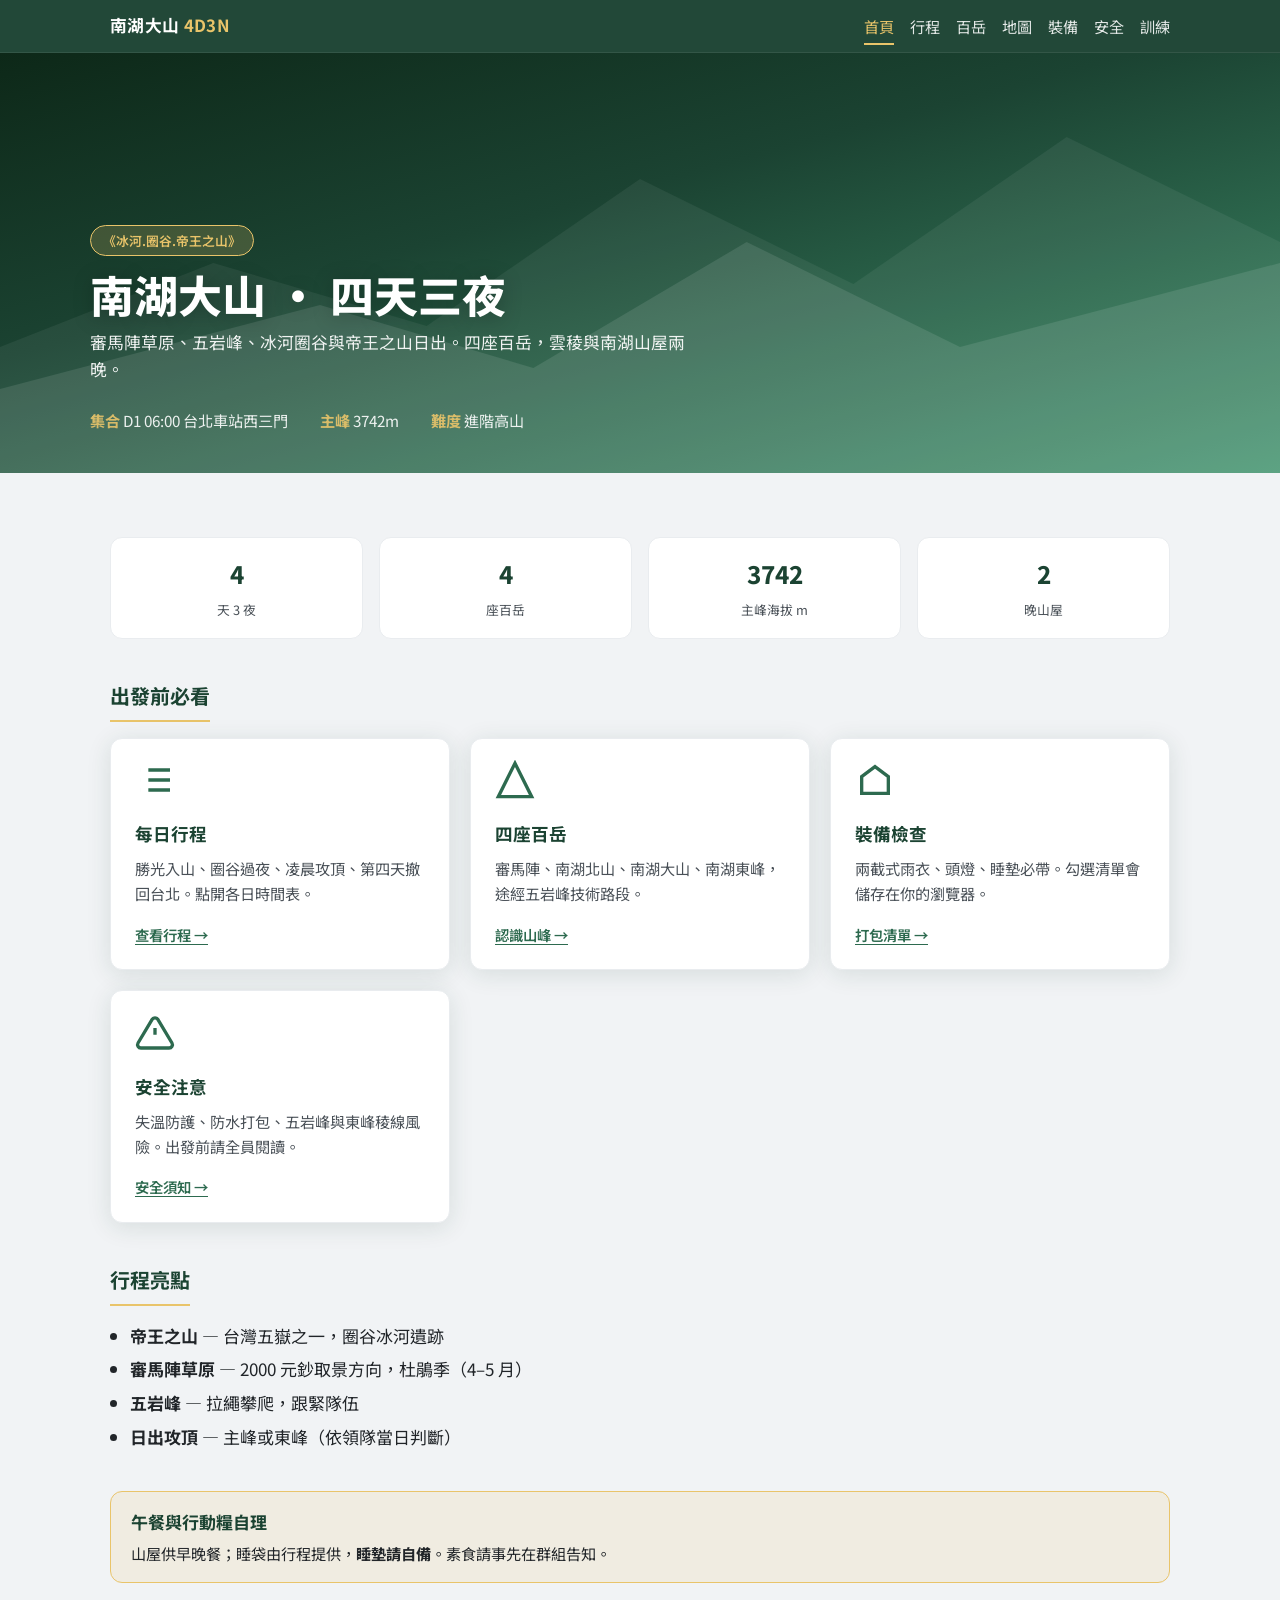
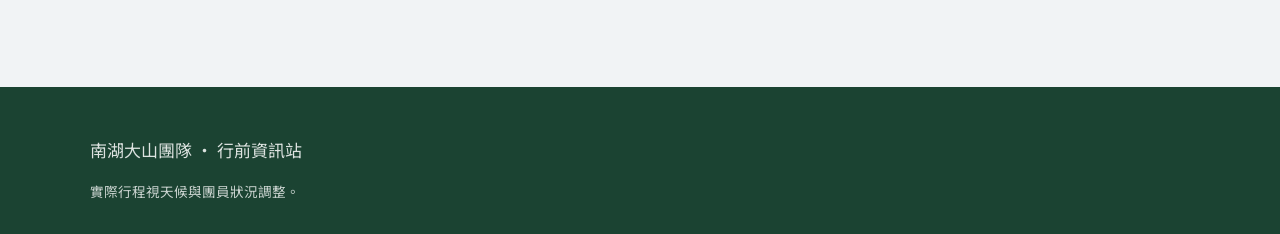
==== commit bfc0380f: "combine" ====
--- a/index.html
+++ b/index.html
@@ -25,11 +25,8 @@
           <li><a href="peaks.html">百岳</a></li>
           <li><a href="maps.html">地圖</a></li>
           <li><a href="gear.html">裝備</a></li>
-          <li><a href="shop.html">採購</a></li>
           <li><a href="safety.html">安全</a></li>
-          <li><a href="diamox.html">丹木斯</a></li>
           <li><a href="training.html">訓練</a></li>
-          <li><a href="about.html">關於</a></li>
         </ul>
       </nav>
     </div>
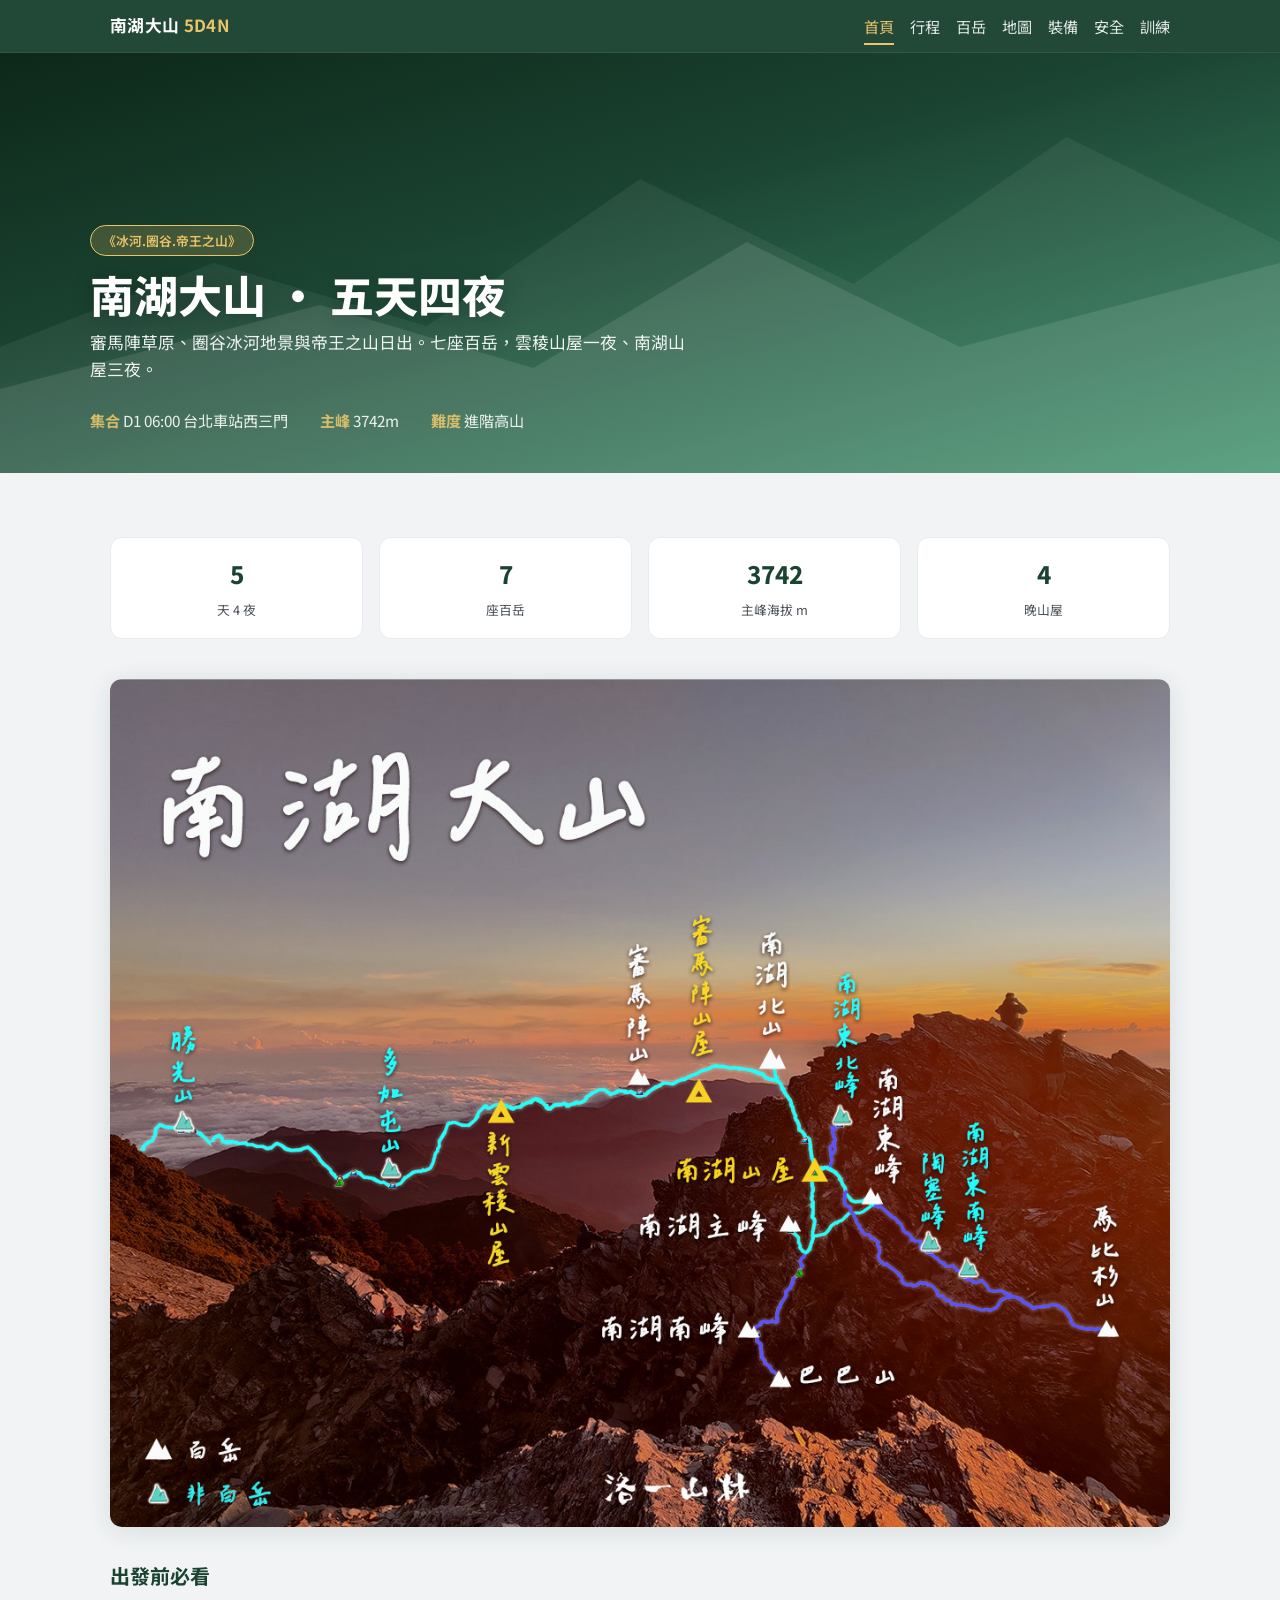
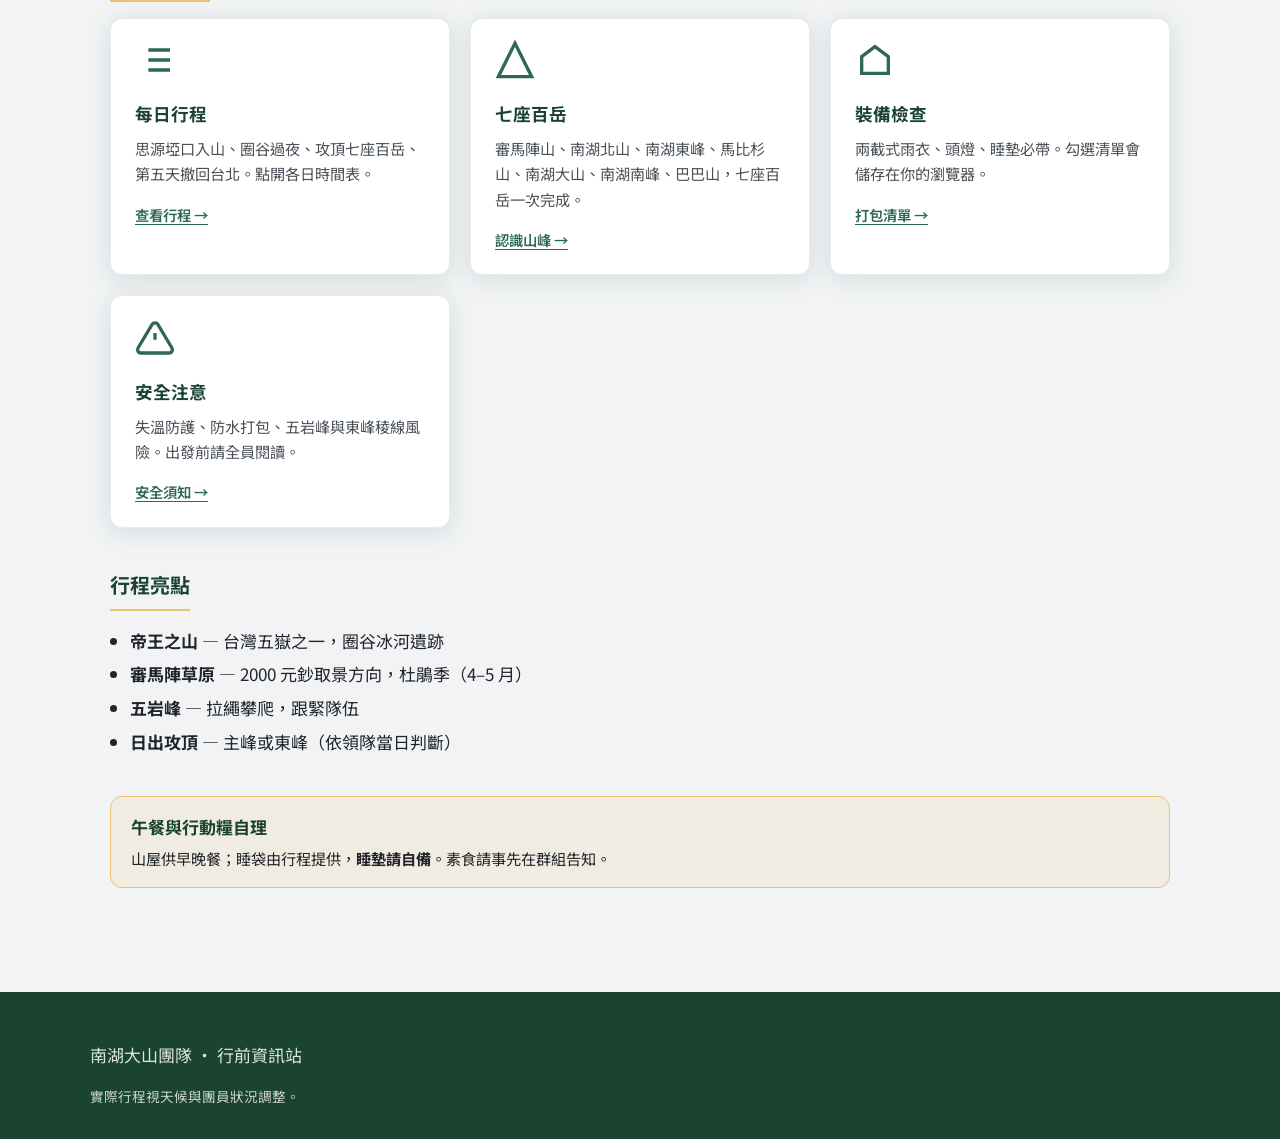
==== commit f236de90: "add safety tips and update site content - Add 8 new safety items to safety.html (helmet, inReach, ea" ====
--- a/index.html
+++ b/index.html
@@ -3,9 +3,9 @@
 <head>
   <meta charset="UTF-8">
   <meta name="viewport" content="width=device-width, initial-scale=1">
-  <meta name="description" content="南湖大山四天三夜《冰河.圈谷.帝王之山》團隊行前網站">
+  <meta name="description" content="南湖大山五天四夜《冰河.圈谷.帝王之山》團隊行前網站">
   <meta name="base-path" content="./">
-  <title>南湖大山 · 四天三夜</title>
+  <title>南湖大山 · 五天四夜</title>
   <link rel="preconnect" href="https://fonts.googleapis.com">
   <link rel="preconnect" href="https://fonts.gstatic.com" crossorigin>
   <link href="https://fonts.googleapis.com/css2?family=Noto+Sans+TC:wght@400;600;700;800&display=swap" rel="stylesheet">
@@ -14,7 +14,7 @@
 <body>
   <header class="site-header">
     <div class="header-inner">
-      <a class="logo" href="index.html">南湖大山 <span>4D3N</span></a>
+      <a class="logo" href="index.html">南湖大山 <span>5D4N</span></a>
       <button class="nav-toggle" type="button" aria-expanded="false" aria-controls="site-nav" aria-label="開啟選單">
         <span></span><span></span><span></span>
       </button>
@@ -35,8 +35,8 @@
   <section class="hero">
     <div class="hero-inner">
       <p class="hero-badge">《冰河.圈谷.帝王之山》</p>
-      <h1>南湖大山 · 四天三夜</h1>
-      <p class="hero-sub">審馬陣草原、五岩峰、冰河圈谷與帝王之山日出。四座百岳，雲稜與南湖山屋兩晚。</p>
+      <h1>南湖大山 · 五天四夜</h1>
+      <p class="hero-sub">審馬陣草原、圈谷冰河地景與帝王之山日出。七座百岳，雲稜山屋一夜、南湖山屋三夜。</p>
       <div class="hero-meta">
         <span><strong>集合</strong> D1 06:00 台北車站西三門</span>
         <span><strong>主峰</strong> 3742m</span>
@@ -48,12 +48,16 @@
   <main>
     <section class="section">
       <div class="stats">
-        <div class="stat"><span class="value">4</span><span class="label">天 3 夜</span></div>
-        <div class="stat"><span class="value">4</span><span class="label">座百岳</span></div>
+        <div class="stat"><span class="value">5</span><span class="label">天 4 夜</span></div>
+        <div class="stat"><span class="value">7</span><span class="label">座百岳</span></div>
         <div class="stat"><span class="value">3742</span><span class="label">主峰海拔 m</span></div>
-        <div class="stat"><span class="value">2</span><span class="label">晚山屋</span></div>
+        <div class="stat"><span class="value">4</span><span class="label">晚山屋</span></div>
       </div>
     </section>
+
+    <figure class="route-map">
+      <img src="img/nanhu-all.jpg" alt="南湖大山路線圖：勝光山 → 雲稜山屋 → 審馬陣山 → 南湖北山 → 南湖山屋 → 南湖大山主峰 → 南湖東峰">
+    </figure>
 
     <section class="section">
       <h2>出發前必看</h2>
@@ -61,13 +65,13 @@
         <article class="card">
           <svg class="card-icon" viewBox="0 0 24 24" fill="none" stroke="currentColor" stroke-width="2" aria-hidden="true"><path d="M8 6h13M8 12h13M8 18h13M3 6h.01M3 12h.01M3 18h.01"/></svg>
           <h3>每日行程</h3>
-          <p>勝光入山、圈谷過夜、凌晨攻頂、第四天撤回台北。點開各日時間表。</p>
+          <p>思源埡口入山、圈谷過夜、攻頂七座百岳、第五天撤回台北。點開各日時間表。</p>
           <a class="cta" href="itinerary.html">查看行程 →</a>
         </article>
         <article class="card">
           <svg class="card-icon" viewBox="0 0 24 24" fill="none" stroke="currentColor" stroke-width="2" aria-hidden="true"><path d="M12 2L2 22h20L12 2z"/></svg>
-          <h3>四座百岳</h3>
-          <p>審馬陣、南湖北山、南湖大山、南湖東峰，途經五岩峰技術路段。</p>
+          <h3>七座百岳</h3>
+          <p>審馬陣山、南湖北山、南湖東峰、馬比杉山、南湖大山、南湖南峰、巴巴山，七座百岳一次完成。</p>
           <a class="cta" href="peaks.html">認識山峰 →</a>
         </article>
         <article class="card">
--- a/css/style.css
+++ b/css/style.css
@@ -1046,6 +1046,20 @@
   padding-top: 0.9rem;
 }
 
+/* ── Source note ── */
+.source-note {
+  margin-top: 0.75rem;
+  font-size: 0.8rem;
+  color: #6c757d;
+}
+.source-note a {
+  color: #6c757d;
+  text-decoration: underline;
+}
+.source-note a:hover {
+  color: var(--green-dark);
+}
+
 /* ── Diamox page ── */
 .symptom-list {
   list-style: none;
